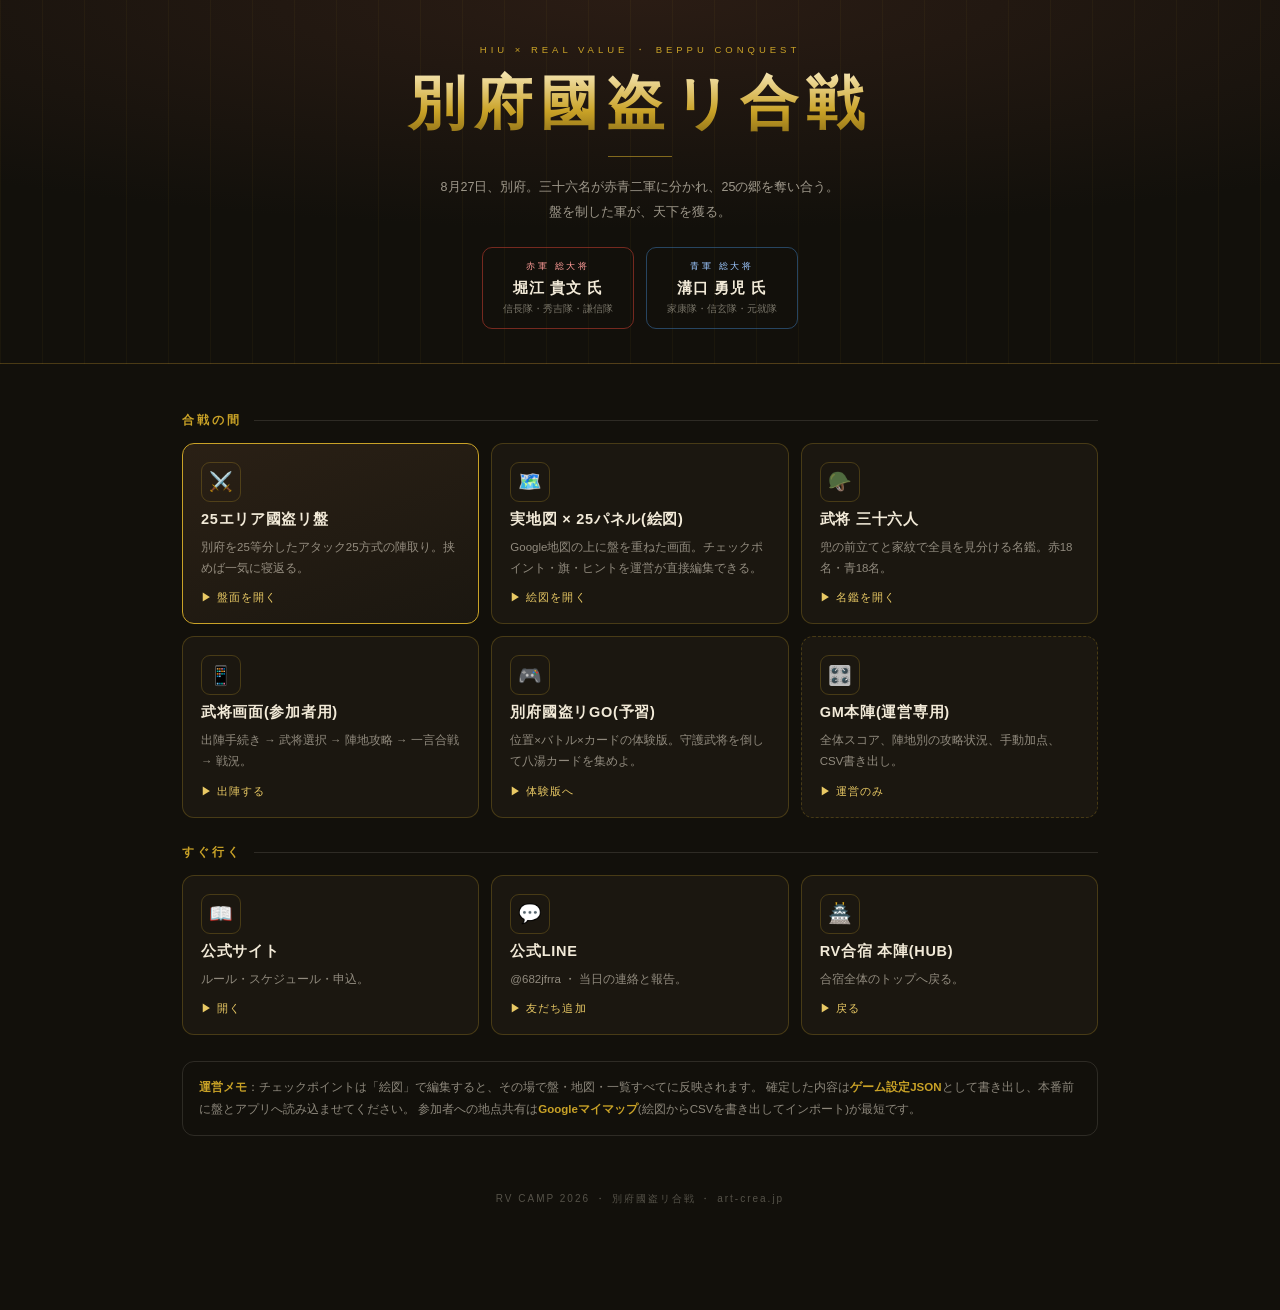
==== 02_kunitorigassen.html @ 273d00a5 "Add files via upload" ====
<!DOCTYPE html>
<html lang="ja">
<head>
<meta charset="UTF-8">
<meta name="viewport" content="width=device-width, initial-scale=1.0">
<title>別府國盗リ合戦 — 合戦本陣</title>
<meta property="og:title" content="別府國盗リ合戦 — 合戦本陣">
<meta property="og:description" content="8/27 三十六名、赤青二軍、天下分け目の一日。">
<style>
:root{
  --ink:#12100b; --ink2:#1b1710; --paper:#f2ead8;
  --gold:#c9a227; --gold-hi:#e9c964;
  --aka:#d84334; --ao:#3d7ab8;
  --line:rgba(201,162,39,.26); --soft:rgba(242,234,216,.12);
  --mono:'JetBrains Mono',Consolas,monospace;
}
*{box-sizing:border-box;margin:0;padding:0;}
body{background:var(--ink);color:var(--paper);
  font-family:'Hiragino Kaku Gothic ProN','Yu Gothic','Noto Sans JP',sans-serif;padding-bottom:70px;}
a{text-decoration:none;color:inherit;}

/* 幟(のぼり)ヒーロー：文字と紋は別レイヤー、絶対に重ねない */
.hero{position:relative;overflow:hidden;border-bottom:1px solid var(--line);
  background:
    repeating-linear-gradient(90deg,rgba(201,162,39,.05) 0 1px,transparent 1px 42px),
    radial-gradient(120% 90% at 50% 0%,#2a1c14,#12100b 70%);
  padding:44px 18px 34px;text-align:center;}
.hero .eyebrow{font-size:9.5px;letter-spacing:.42em;color:var(--gold);margin-bottom:14px;}
.hero h1{font-family:'Yu Mincho','Hiragino Mincho ProN',serif;font-weight:900;
  font-size:clamp(30px,8vw,58px);letter-spacing:.14em;line-height:1.15;
  background:linear-gradient(180deg,#f6e6b4,#c9a227 60%,#8a6d17);
  -webkit-background-clip:text;background-clip:text;color:transparent;}
.hero .rule{width:64px;height:1px;background:var(--gold);margin:18px auto;opacity:.6;}
.hero .lead{font-size:12.5px;line-height:2;color:rgba(242,234,216,.62);max-width:560px;margin:0 auto;}
.armies{display:flex;justify-content:center;gap:12px;margin-top:22px;flex-wrap:wrap;}
.army{border:1px solid var(--line);border-radius:10px;padding:12px 20px;min-width:150px;}
.army.aka{border-color:rgba(216,67,52,.5);} .army.ao{border-color:rgba(61,122,184,.5);}
.army .lb{font-size:9px;letter-spacing:.3em;margin-bottom:6px;}
.army.aka .lb{color:#ff9c98;} .army.ao .lb{color:#9cc7ff;}
.army .gn{font-size:15px;font-weight:800;letter-spacing:.06em;}
.army .sub{font-size:10px;color:rgba(242,234,216,.45);margin-top:4px;}

main{max-width:940px;margin:0 auto;padding:22px 12px;}
h2.sec{font-size:12px;letter-spacing:.24em;color:var(--gold);margin:26px 0 14px;
  display:flex;align-items:center;gap:12px;}
h2.sec::after{content:"";flex:1;height:1px;background:var(--soft);}

.cards{display:grid;grid-template-columns:repeat(auto-fit,minmax(230px,1fr));gap:12px;}
.c{border:1px solid var(--line);border-radius:12px;background:var(--ink2);padding:18px;
  display:flex;flex-direction:column;gap:8px;transition:.18s;}
.c:hover{transform:translateY(-3px);border-color:var(--gold);background:#221b12;}
/* アイコンは独立ボックス。テキストの上に絶対配置しない */
.c .ic{flex:0 0 auto;width:40px;height:40px;border:1px solid var(--line);border-radius:9px;
  display:flex;align-items:center;justify-content:center;font-size:19px;}
.c .t{font-size:14.5px;font-weight:800;letter-spacing:.05em;}
.c .d{font-size:11.5px;line-height:1.85;color:rgba(242,234,216,.55);}
.c .go{font-size:10.5px;color:var(--gold-hi);letter-spacing:.1em;margin-top:auto;padding-top:4px;}
.c.main{border-color:var(--gold);background:linear-gradient(160deg,#2a2015,#1b1710);}
.c.gm{border-style:dashed;}

.notice{margin-top:26px;border:1px solid var(--soft);border-radius:12px;padding:14px 16px;
  font-size:11.5px;line-height:1.95;color:rgba(242,234,216,.55);}
.notice b{color:var(--gold);}
footer{text-align:center;padding:34px 12px;font-size:10px;letter-spacing:.2em;
  color:rgba(242,234,216,.3);}
</style>
</head>
<body>

<div class="hero">
  <div class="eyebrow">HIU × REAL VALUE ・ BEPPU CONQUEST</div>
  <h1>別府國盗リ合戦</h1>
  <div class="rule"></div>
  <p class="lead">8月27日、別府。三十六名が赤青二軍に分かれ、25の郷を奪い合う。<br>盤を制した軍が、天下を獲る。</p>
  <div class="armies">
    <div class="army aka"><div class="lb">赤軍 総大将</div><div class="gn">堀江 貴文 氏</div><div class="sub">信長隊・秀吉隊・謙信隊</div></div>
    <div class="army ao"><div class="lb">青軍 総大将</div><div class="gn">溝口 勇児 氏</div><div class="sub">家康隊・信玄隊・元就隊</div></div>
  </div>
</div>

<main>
  <h2 class="sec">合戦の間</h2>
  <div class="cards">
    <a class="c main" href="rv_kunitori_board25.html">
      <div class="ic">⚔️</div>
      <div class="t">25エリア國盗リ盤</div>
      <div class="d">別府を25等分したアタック25方式の陣取り。挟めば一気に寝返る。</div>
      <div class="go">▶ 盤面を開く</div>
    </a>
    <a class="c" href="rv_kunitori_map25.html">
      <div class="ic">🗺️</div>
      <div class="t">実地図 × 25パネル(絵図)</div>
      <div class="d">Google地図の上に盤を重ねた画面。チェックポイント・旗・ヒントを運営が直接編集できる。</div>
      <div class="go">▶ 絵図を開く</div>
    </a>
    <a class="c" href="rv_bushou36.html">
      <div class="ic">🪖</div>
      <div class="t">武将 三十六人</div>
      <div class="d">兜の前立てと家紋で全員を見分ける名鑑。赤18名・青18名。</div>
      <div class="go">▶ 名鑑を開く</div>
    </a>
    <a class="c" href="rv_player_app.html">
      <div class="ic">📱</div>
      <div class="t">武将画面(参加者用)</div>
      <div class="d">出陣手続き → 武将選択 → 陣地攻略 → 一言合戦 → 戦況。</div>
      <div class="go">▶ 出陣する</div>
    </a>
    <a class="c" href="rv_beppu_conquest_go.html">
      <div class="ic">🎮</div>
      <div class="t">別府國盗リGO(予習)</div>
      <div class="d">位置×バトル×カードの体験版。守護武将を倒して八湯カードを集めよ。</div>
      <div class="go">▶ 体験版へ</div>
    </a>
    <a class="c gm" href="rv_gm_dashboard.html">
      <div class="ic">🎛️</div>
      <div class="t">GM本陣(運営専用)</div>
      <div class="d">全体スコア、陣地別の攻略状況、手動加点、CSV書き出し。</div>
      <div class="go">▶ 運営のみ</div>
    </a>
  </div>

  <h2 class="sec">すぐ行く</h2>
  <div class="cards">
    <a class="c" href="rv_camp_allinone.html"><div class="ic">📖</div><div class="t">公式サイト</div><div class="d">ルール・スケジュール・申込。</div><div class="go">▶ 開く</div></a>
    <a class="c" href="https://lin.ee/vHQ0IV2" target="_blank" rel="noopener"><div class="ic">💬</div><div class="t">公式LINE</div><div class="d">@682jfrra ・ 当日の連絡と報告。</div><div class="go">▶ 友だち追加</div></a>
    <a class="c" href="https://art-crea.github.io/RVcamp2026/"><div class="ic">🏯</div><div class="t">RV合宿 本陣(HUB)</div><div class="d">合宿全体のトップへ戻る。</div><div class="go">▶ 戻る</div></a>
  </div>

  <div class="notice">
    <b>運営メモ</b>：チェックポイントは「絵図」で編集すると、その場で盤・地図・一覧すべてに反映されます。
    確定した内容は<b>ゲーム設定JSON</b>として書き出し、本番前に盤とアプリへ読み込ませてください。
    参加者への地点共有は<b>Googleマイマップ</b>(絵図からCSVを書き出してインポート)が最短です。
  </div>
</main>

<footer>RV CAMP 2026 ・ 別府國盗リ合戦 ・ art-crea.jp</footer>
</body>
</html>
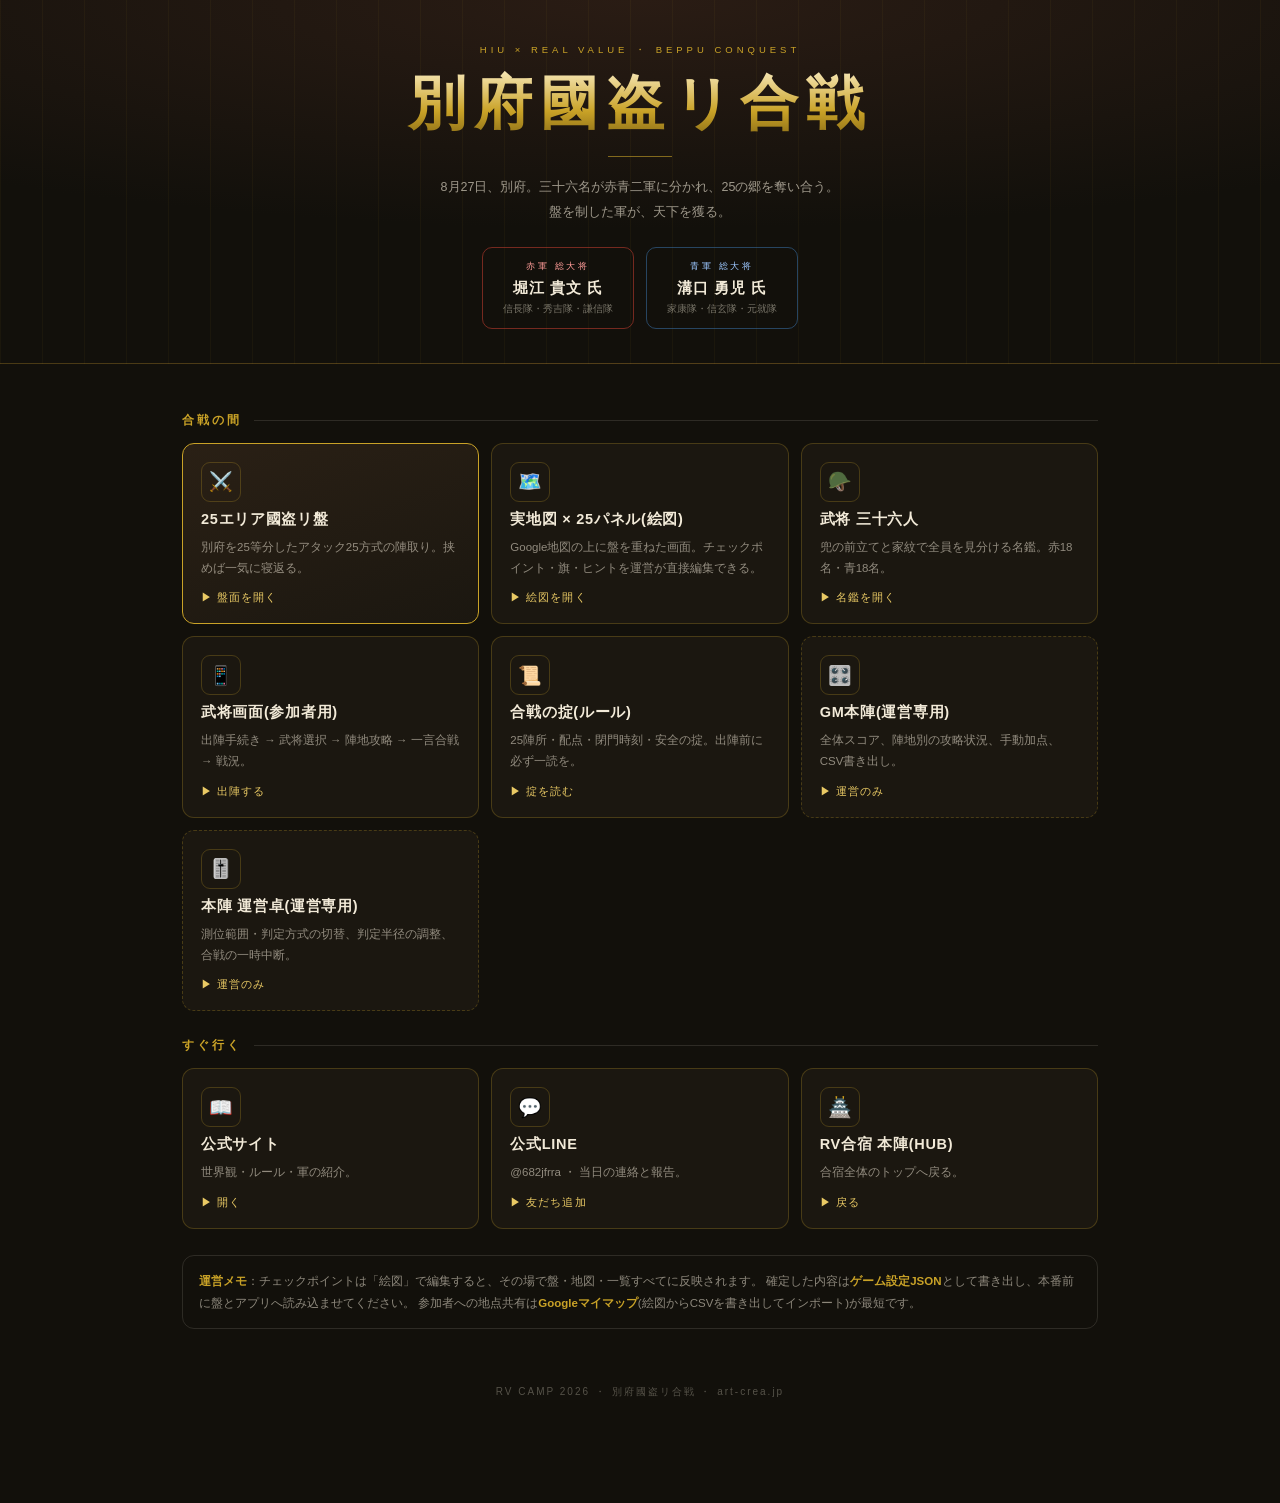
==== commit 4d6ffd94: "Add files via upload" ====
--- a/02_kunitorigassen.html
+++ b/02_kunitorigassen.html
@@ -105,11 +105,11 @@
       <div class="d">出陣手続き → 武将選択 → 陣地攻略 → 一言合戦 → 戦況。</div>
       <div class="go">▶ 出陣する</div>
     </a>
-    <a class="c" href="rv_beppu_conquest_go.html">
-      <div class="ic">🎮</div>
-      <div class="t">別府國盗リGO(予習)</div>
-      <div class="d">位置×バトル×カードの体験版。守護武将を倒して八湯カードを集めよ。</div>
-      <div class="go">▶ 体験版へ</div>
+    <a class="c" href="rv_rules.html">
+      <div class="ic">📜</div>
+      <div class="t">合戦の掟(ルール)</div>
+      <div class="d">25陣所・配点・閉門時刻・安全の掟。出陣前に必ず一読を。</div>
+      <div class="go">▶ 掟を読む</div>
     </a>
     <a class="c gm" href="rv_gm_dashboard.html">
       <div class="ic">🎛️</div>
@@ -117,11 +117,17 @@
       <div class="d">全体スコア、陣地別の攻略状況、手動加点、CSV書き出し。</div>
       <div class="go">▶ 運営のみ</div>
     </a>
+    <a class="c gm" href="rv_gm_panel.html">
+      <div class="ic">🎚️</div>
+      <div class="t">本陣 運営卓(運営専用)</div>
+      <div class="d">測位範囲・判定方式の切替、判定半径の調整、合戦の一時中断。</div>
+      <div class="go">▶ 運営のみ</div>
+    </a>
   </div>
 
   <h2 class="sec">すぐ行く</h2>
   <div class="cards">
-    <a class="c" href="rv_camp_allinone.html"><div class="ic">📖</div><div class="t">公式サイト</div><div class="d">ルール・スケジュール・申込。</div><div class="go">▶ 開く</div></a>
+    <a class="c" href="Kunitori.html"><div class="ic">📖</div><div class="t">公式サイト</div><div class="d">世界観・ルール・軍の紹介。</div><div class="go">▶ 開く</div></a>
     <a class="c" href="https://lin.ee/vHQ0IV2" target="_blank" rel="noopener"><div class="ic">💬</div><div class="t">公式LINE</div><div class="d">@682jfrra ・ 当日の連絡と報告。</div><div class="go">▶ 友だち追加</div></a>
     <a class="c" href="https://art-crea.github.io/RVcamp2026/"><div class="ic">🏯</div><div class="t">RV合宿 本陣(HUB)</div><div class="d">合宿全体のトップへ戻る。</div><div class="go">▶ 戻る</div></a>
   </div>
